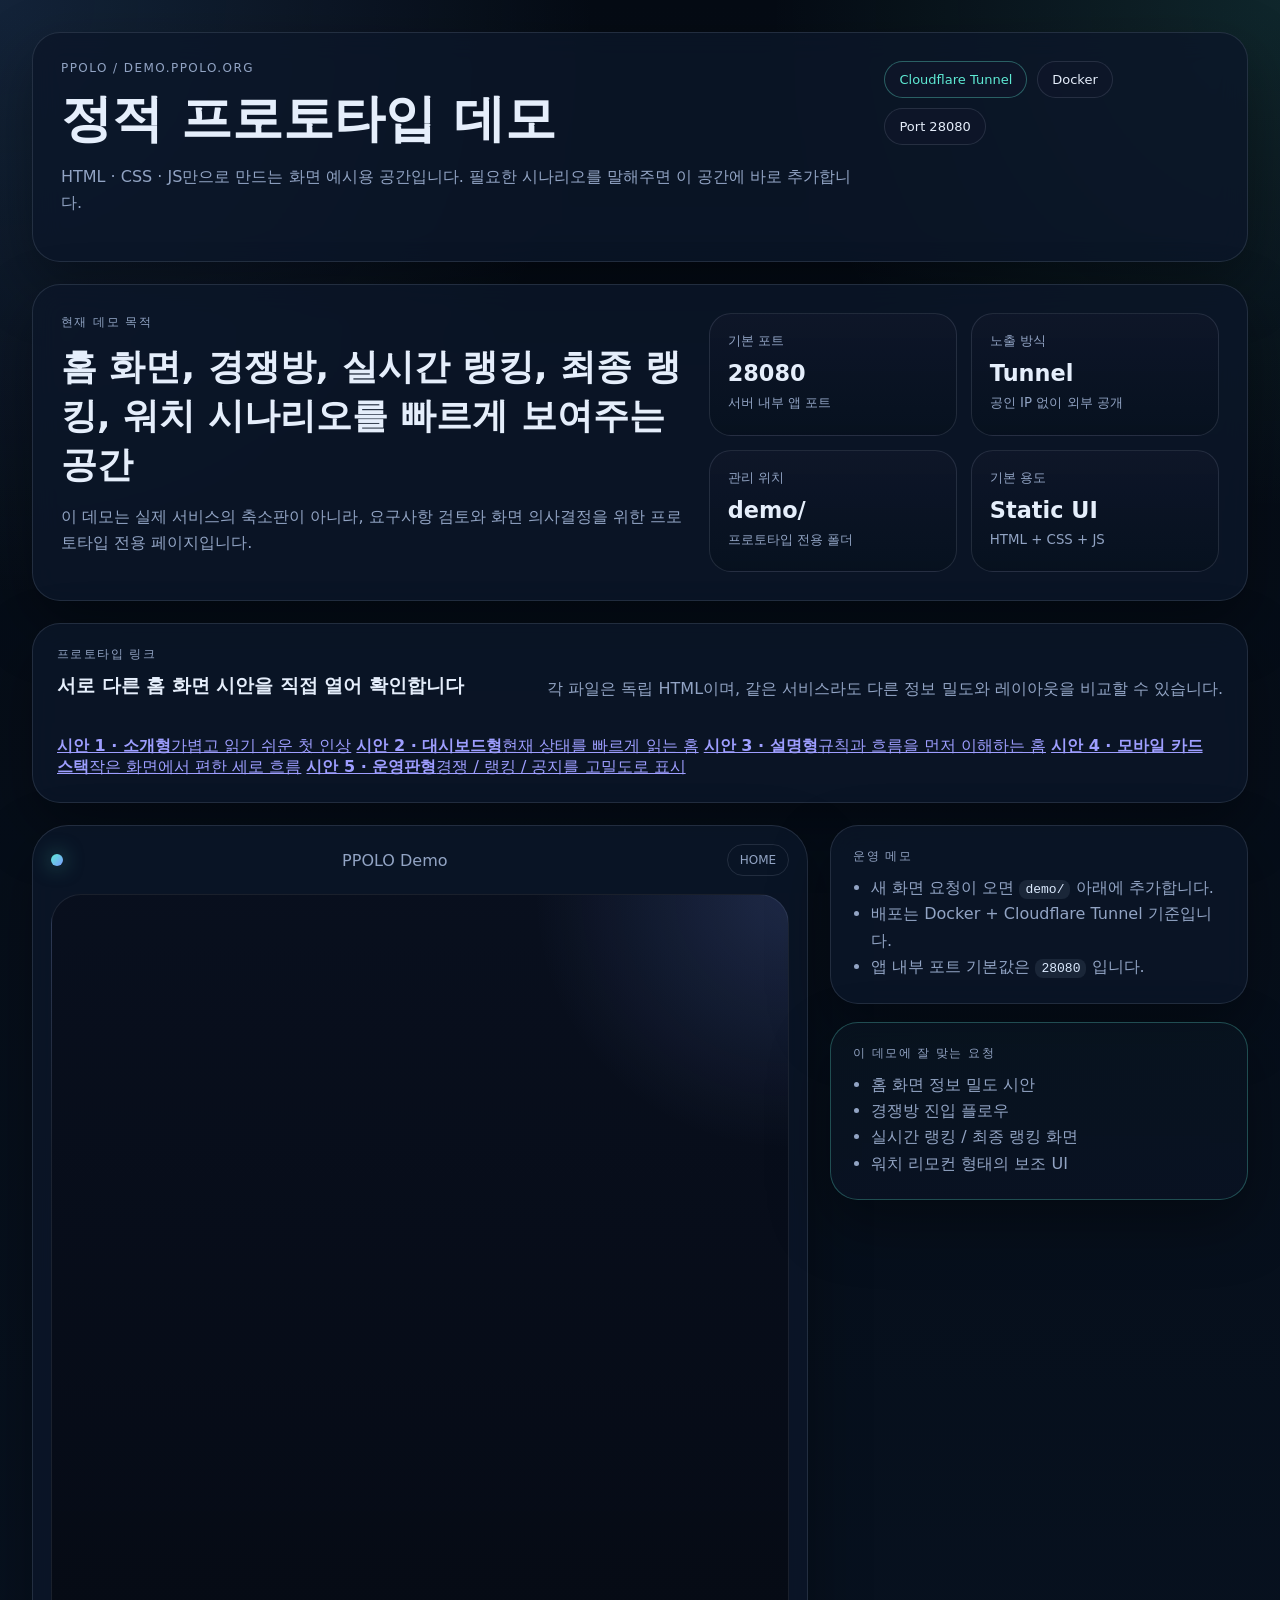
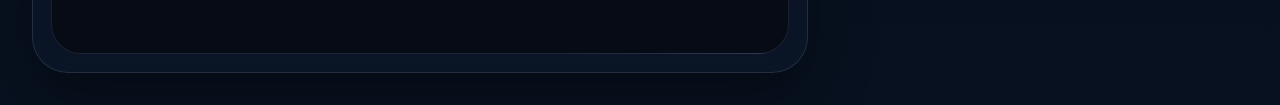
==== demo/app/site/index.html @ 5c279218 "docs: move home density rules into confirmed section" ====
<!doctype html>
<html lang="ko">
  <head>
    <meta charset="utf-8" />
    <meta name="viewport" content="width=device-width, initial-scale=1" />
    <title>PPOLO Demo</title>
    <meta
      name="description"
      content="PPOLO 화면 프로토타입을 demo.ppolo.org에서 확인하는 정적 데모입니다."
    />
    <link rel="stylesheet" href="styles.css" />
    <script defer src="app.js"></script>
  </head>
  <body>
    <div class="shell">
      <header class="topbar">
        <div>
          <p class="eyebrow">PPOLO / demo.ppolo.org</p>
          <h1>정적 프로토타입 데모</h1>
          <p class="lead">
            HTML · CSS · JS만으로 만드는 화면 예시용 공간입니다.
            필요한 시나리오를 말해주면 이 공간에 바로 추가합니다.
          </p>
        </div>
        <div class="badge-stack">
          <span class="badge accent">Cloudflare Tunnel</span>
          <span class="badge">Docker</span>
          <span class="badge">Port 28080</span>
        </div>
      </header>

      <section class="hero-card">
        <div class="hero-copy">
          <p class="section-label">현재 데모 목적</p>
          <h2>홈 화면, 경쟁방, 실시간 랭킹, 최종 랭킹, 워치 시나리오를 빠르게 보여주는 공간</h2>
          <p>
            이 데모는 실제 서비스의 축소판이 아니라, 요구사항 검토와 화면 의사결정을
            위한 프로토타입 전용 페이지입니다.
          </p>
        </div>
        <div class="hero-grid">
          <article class="metric-card">
            <span>기본 포트</span>
            <strong>28080</strong>
            <small>서버 내부 앱 포트</small>
          </article>
          <article class="metric-card">
            <span>노출 방식</span>
            <strong>Tunnel</strong>
            <small>공인 IP 없이 외부 공개</small>
          </article>
          <article class="metric-card">
            <span>관리 위치</span>
            <strong>demo/</strong>
            <small>프로토타입 전용 폴더</small>
          </article>
          <article class="metric-card">
            <span>기본 용도</span>
            <strong>Static UI</strong>
            <small>HTML + CSS + JS</small>
          </article>
        </div>
      </section>

      <section class="panel prototype-links">
        <div class="panel-head">
          <div>
            <p class="section-label">프로토타입 링크</p>
            <h3>서로 다른 홈 화면 시안을 직접 열어 확인합니다</h3>
          </div>
          <p class="panel-note">각 파일은 독립 HTML이며, 같은 서비스라도 다른 정보 밀도와 레이아웃을 비교할 수 있습니다.</p>
        </div>
        <div class="prototype-grid">
          <a class="prototype-card" href="/home-prototype-1.html"><strong>시안 1 · 소개형</strong><span>가볍고 읽기 쉬운 첫 인상</span></a>
          <a class="prototype-card" href="/home-prototype-2.html"><strong>시안 2 · 대시보드형</strong><span>현재 상태를 빠르게 읽는 홈</span></a>
          <a class="prototype-card" href="/home-prototype-3.html"><strong>시안 3 · 설명형</strong><span>규칙과 흐름을 먼저 이해하는 홈</span></a>
          <a class="prototype-card" href="/home-prototype-4.html"><strong>시안 4 · 모바일 카드 스택</strong><span>작은 화면에서 편한 세로 흐름</span></a>
          <a class="prototype-card" href="/home-prototype-5.html"><strong>시안 5 · 운영판형</strong><span>경쟁 / 랭킹 / 공지를 고밀도로 표시</span></a>
        </div>
      </section>

      <main class="workspace">
        <section class="phone-frame" aria-live="polite">
          <div class="phone-top">
            <span class="phone-dot"></span>
            <span class="phone-time">PPOLO Demo</span>
            <span class="phone-pill" id="screen-pill">HOME</span>
          </div>
          <div id="screen-view" class="screen-view"></div>
        </section>

        <aside class="side-panel">
          <section class="info-card">
            <p class="section-label">운영 메모</p>
            <ul>
              <li>새 화면 요청이 오면 <code>demo/</code> 아래에 추가합니다.</li>
              <li>배포는 Docker + Cloudflare Tunnel 기준입니다.</li>
              <li>앱 내부 포트 기본값은 <code>28080</code> 입니다.</li>
            </ul>
          </section>
          <section class="info-card highlight">
            <p class="section-label">이 데모에 잘 맞는 요청</p>
            <ul>
              <li>홈 화면 정보 밀도 시안</li>
              <li>경쟁방 진입 플로우</li>
              <li>실시간 랭킹 / 최종 랭킹 화면</li>
              <li>워치 리모컨 형태의 보조 UI</li>
            </ul>
          </section>
        </aside>
      </main>
    </div>
  </body>
</html>
---- demo/app/site/styles.css ----
:root {
  color-scheme: dark;
  --bg: #07111f;
  --bg-elevated: rgba(12, 22, 41, 0.82);
  --panel: rgba(10, 18, 34, 0.9);
  --panel-strong: #0b1530;
  --line: rgba(148, 163, 184, 0.18);
  --line-strong: rgba(96, 165, 250, 0.28);
  --text: #e5eefb;
  --muted: #92a4c4;
  --accent: #5eead4;
  --accent-2: #7c9cff;
  --warning: #fbbf24;
  --shadow: 0 24px 60px rgba(0, 0, 0, 0.35);
  --radius-xl: 28px;
  --radius-lg: 22px;
  --radius-md: 16px;
}

* {
  box-sizing: border-box;
}

html,
body {
  margin: 0;
  min-height: 100%;
  background:
    radial-gradient(circle at top left, rgba(96, 165, 250, 0.16), transparent 28%),
    radial-gradient(circle at top right, rgba(94, 234, 212, 0.12), transparent 24%),
    linear-gradient(180deg, #050b14 0%, var(--bg) 100%);
  color: var(--text);
  font-family: Inter, Pretendard, "Noto Sans KR", system-ui, -apple-system, BlinkMacSystemFont, sans-serif;
}

body {
  padding: 32px;
}

.shell {
  max-width: 1320px;
  margin: 0 auto;
}

.topbar,
.hero-card,
.panel,
.phone-frame,
.info-card {
  background: var(--bg-elevated);
  border: 1px solid var(--line);
  backdrop-filter: blur(14px);
  box-shadow: var(--shadow);
}

.topbar {
  display: flex;
  justify-content: space-between;
  gap: 24px;
  padding: 28px;
  border-radius: var(--radius-xl);
  margin-bottom: 22px;
}

.eyebrow,
.section-label {
  margin: 0 0 10px;
  letter-spacing: 0.12em;
  text-transform: uppercase;
  font-size: 12px;
  color: var(--muted);
}

h1,
h2,
h3,
p {
  margin-top: 0;
}

h1 {
  margin-bottom: 10px;
  font-size: clamp(2rem, 4vw, 3.4rem);
}

.lead,
.panel-note,
.hero-copy p,
.info-card li,
.metric-card small {
  color: var(--muted);
  line-height: 1.65;
}

.badge-stack {
  display: flex;
  gap: 10px;
  flex-wrap: wrap;
  align-content: flex-start;
}

.badge {
  display: inline-flex;
  align-items: center;
  gap: 8px;
  padding: 10px 14px;
  border-radius: 999px;
  border: 1px solid var(--line);
  background: rgba(15, 23, 42, 0.8);
  color: var(--text);
  font-size: 13px;
  white-space: nowrap;
}

.badge.accent {
  border-color: rgba(94, 234, 212, 0.35);
  color: var(--accent);
}

.hero-card {
  border-radius: var(--radius-xl);
  padding: 28px;
  display: grid;
  grid-template-columns: 1.1fr 0.9fr;
  gap: 24px;
  margin-bottom: 22px;
}

.hero-copy h2 {
  font-size: clamp(1.5rem, 2.8vw, 2.4rem);
  margin-bottom: 14px;
}

.hero-grid {
  display: grid;
  grid-template-columns: repeat(2, minmax(0, 1fr));
  gap: 14px;
}

.metric-card {
  border-radius: var(--radius-lg);
  padding: 18px;
  background: linear-gradient(180deg, rgba(15, 23, 42, 0.88), rgba(7, 17, 31, 0.95));
  border: 1px solid var(--line);
}

.metric-card span {
  display: block;
  color: var(--muted);
  margin-bottom: 10px;
  font-size: 13px;
}

.metric-card strong {
  display: block;
  font-size: 1.4rem;
  margin-bottom: 6px;
  color: var(--text);
}

.panel {
  border-radius: var(--radius-xl);
  padding: 22px 24px 24px;
  margin-bottom: 22px;
}

.panel-head {
  display: flex;
  justify-content: space-between;
  gap: 16px;
  align-items: end;
  margin-bottom: 18px;
}

.tabs {
  display: flex;
  flex-wrap: wrap;
  gap: 10px;
}

.tab {
  appearance: none;
  border: 1px solid var(--line);
  background: rgba(15, 23, 42, 0.76);
  color: var(--text);
  padding: 12px 16px;
  border-radius: 999px;
  cursor: pointer;
  transition: 180ms ease;
  font-weight: 600;
}

.tab:hover {
  transform: translateY(-1px);
  border-color: var(--line-strong);
}

.tab.active {
  border-color: rgba(94, 234, 212, 0.4);
  background: linear-gradient(135deg, rgba(94, 234, 212, 0.18), rgba(124, 156, 255, 0.16));
  color: #f8fbff;
}

.workspace {
  display: grid;
  grid-template-columns: minmax(0, 1.3fr) minmax(280px, 0.7fr);
  gap: 22px;
}

.phone-frame {
  border-radius: 36px;
  padding: 18px;
  overflow: hidden;
}

.phone-top {
  display: flex;
  align-items: center;
  justify-content: space-between;
  gap: 12px;
  margin-bottom: 18px;
  color: var(--muted);
}

.phone-dot {
  width: 12px;
  height: 12px;
  border-radius: 50%;
  background: linear-gradient(135deg, var(--accent), var(--accent-2));
  box-shadow: 0 0 20px rgba(94, 234, 212, 0.5);
}

.phone-pill {
  padding: 8px 12px;
  border-radius: 999px;
  border: 1px solid var(--line);
  font-size: 12px;
}

.screen-view {
  min-height: 760px;
  border-radius: 30px;
  border: 1px solid rgba(148, 163, 184, 0.14);
  background:
    radial-gradient(circle at top right, rgba(124, 156, 255, 0.18), transparent 24%),
    linear-gradient(180deg, rgba(9, 16, 30, 0.95), rgba(6, 11, 21, 0.98));
  padding: 26px;
}

.screen-head {
  display: flex;
  justify-content: space-between;
  gap: 20px;
  align-items: flex-start;
  margin-bottom: 22px;
}

.screen-title {
  margin: 0 0 8px;
  font-size: clamp(1.6rem, 3vw, 2.1rem);
}

.screen-subtitle {
  color: var(--muted);
  max-width: 56ch;
  line-height: 1.7;
}

.screen-cta {
  display: inline-flex;
  align-items: center;
  gap: 10px;
  padding: 12px 16px;
  border-radius: 999px;
  background: linear-gradient(135deg, rgba(94, 234, 212, 0.18), rgba(124, 156, 255, 0.2));
  border: 1px solid rgba(94, 234, 212, 0.34);
  color: var(--text);
  font-weight: 700;
}

.screen-grid {
  display: grid;
  grid-template-columns: repeat(3, minmax(0, 1fr));
  gap: 14px;
  margin-bottom: 18px;
}

.card {
  border-radius: 22px;
  padding: 18px;
  background: rgba(8, 15, 28, 0.84);
  border: 1px solid var(--line);
}

.card h4 {
  margin: 0 0 8px;
  font-size: 15px;
}

.card p,
.card li {
  margin: 0;
  color: var(--muted);
  line-height: 1.65;
}

.card ul {
  margin: 0;
  padding-left: 18px;
}

.timeline {
  display: grid;
  gap: 12px;
  margin-top: 18px;
}

.timeline-row {
  display: flex;
  justify-content: space-between;
  gap: 20px;
  padding: 14px 16px;
  border-radius: 18px;
  background: rgba(15, 23, 42, 0.72);
  border: 1px solid rgba(148, 163, 184, 0.14);
}

.timeline-row strong {
  display: block;
  margin-bottom: 4px;
}

.timeline-row span {
  color: var(--muted);
}

.side-panel {
  display: grid;
  gap: 18px;
  align-content: start;
}

.info-card {
  border-radius: var(--radius-xl);
  padding: 22px;
}

.info-card ul {
  margin: 0;
  padding-left: 18px;
  color: var(--muted);
  line-height: 1.8;
}

.info-card code {
  padding: 2px 6px;
  border-radius: 8px;
  background: rgba(148, 163, 184, 0.12);
  color: #dbeafe;
}

.info-card.highlight {
  border-color: rgba(94, 234, 212, 0.28);
  background: linear-gradient(180deg, rgba(8, 19, 31, 0.92), rgba(10, 19, 35, 0.88));
}

.final-results {
  display: grid;
  gap: 12px;
}

.result-row {
  display: grid;
  grid-template-columns: 72px 1fr 120px;
  gap: 12px;
  align-items: center;
  padding: 14px 16px;
  border-radius: 18px;
  background: rgba(15, 23, 42, 0.72);
  border: 1px solid rgba(148, 163, 184, 0.14);
}

.rank {
  color: var(--accent);
  font-weight: 800;
}

.result-row small {
  color: var(--muted);
}

.other-results {
  margin-top: 18px;
  padding: 16px;
  border-radius: 18px;
  border: 1px dashed rgba(148, 163, 184, 0.28);
  color: var(--muted);
}

.watch-grid {
  display: grid;
  grid-template-columns: repeat(2, minmax(0, 1fr));
  gap: 14px;
}

.watch-grid .card:nth-child(1) {
  grid-column: 1 / -1;
}

@media (max-width: 1100px) {
  .topbar,
  .hero-card,
  .workspace {
    grid-template-columns: 1fr;
    display: grid;
  }

  .hero-grid,
  .screen-grid,
  .watch-grid {
    grid-template-columns: 1fr 1fr;
  }

  .panel-head {
    align-items: start;
    flex-direction: column;
  }
}

@media (max-width: 720px) {
  body {
    padding: 16px;
  }

  .hero-grid,
  .screen-grid,
  .watch-grid,
  .result-row {
    grid-template-columns: 1fr;
  }

  .screen-view {
    min-height: auto;
  }
}
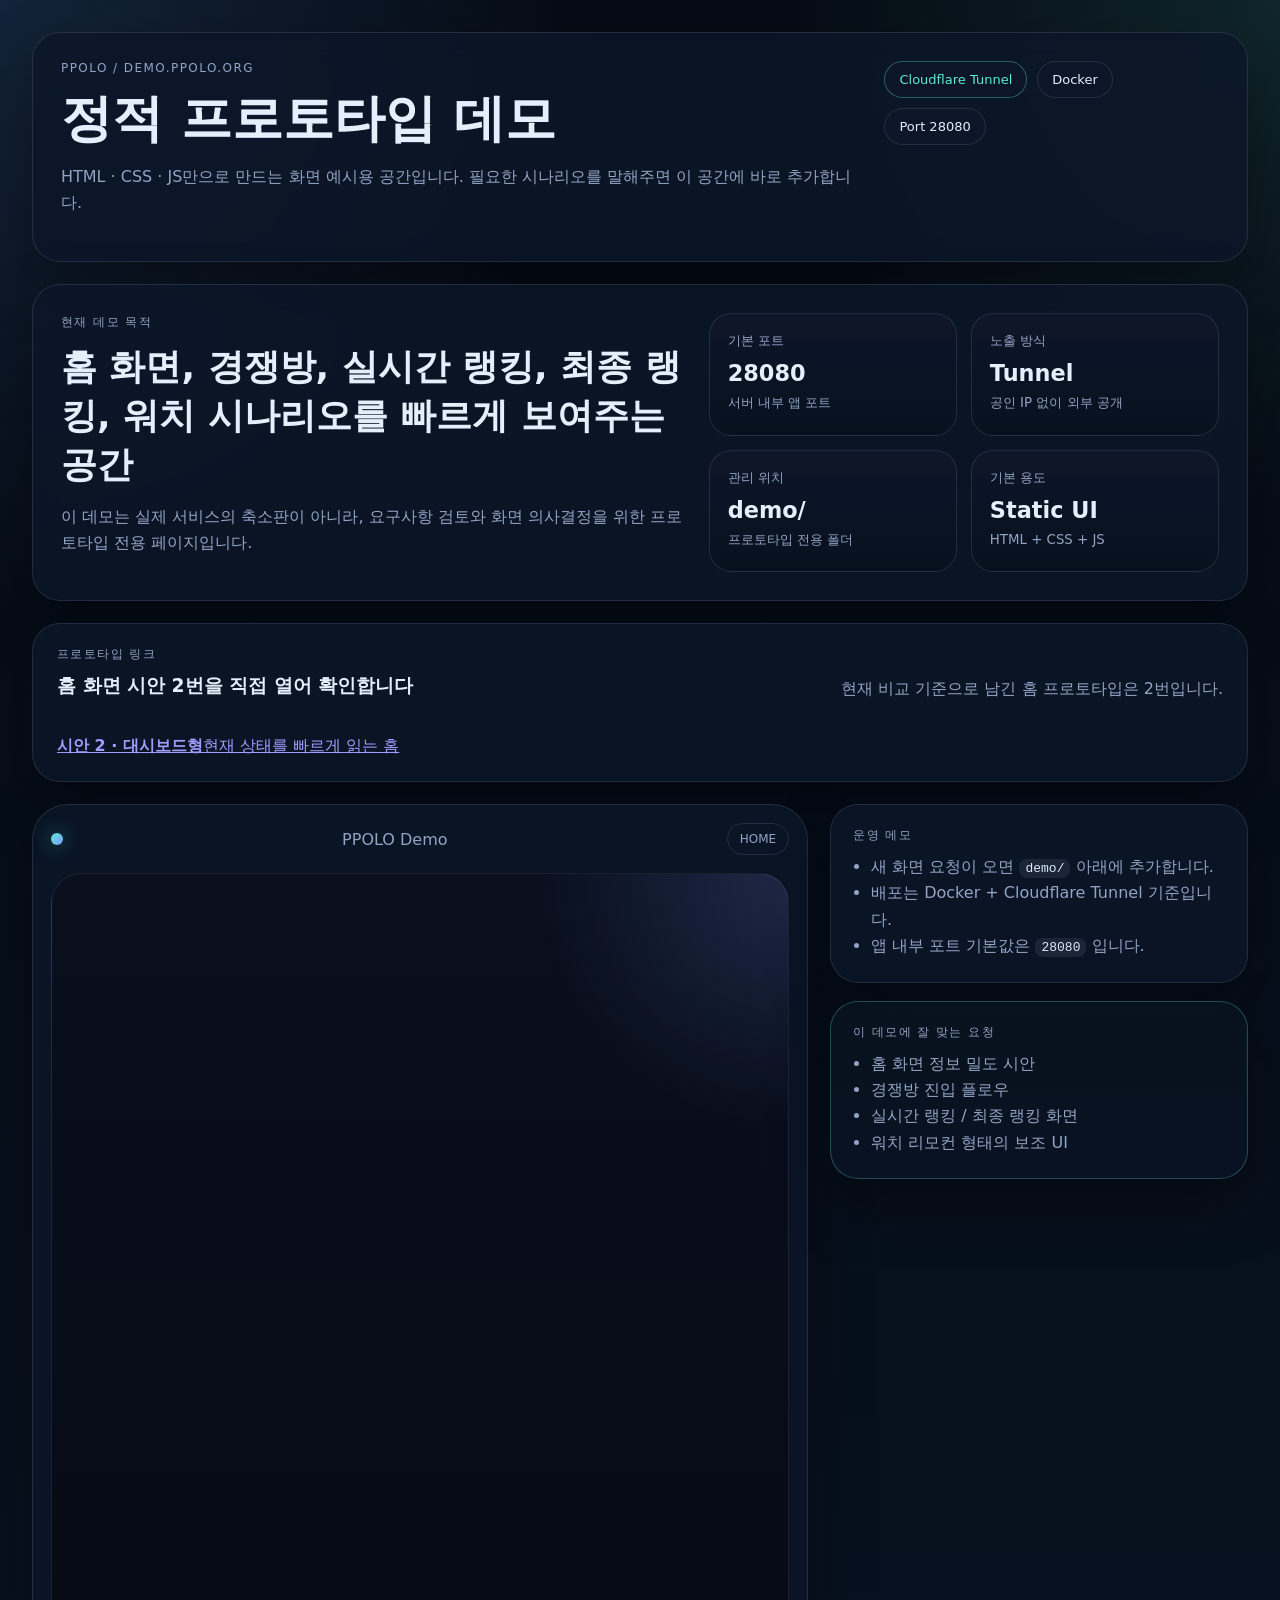
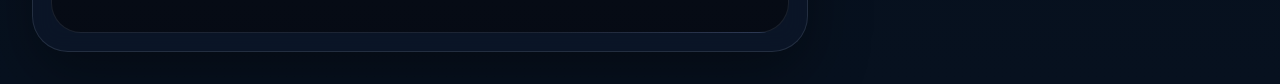
==== commit 74678cb4: "demo: keep only home prototype 2" ====
--- a/demo/app/site/index.html
+++ b/demo/app/site/index.html
@@ -66,16 +66,12 @@
         <div class="panel-head">
           <div>
             <p class="section-label">프로토타입 링크</p>
-            <h3>서로 다른 홈 화면 시안을 직접 열어 확인합니다</h3>
+            <h3>홈 화면 시안 2번을 직접 열어 확인합니다</h3>
           </div>
-          <p class="panel-note">각 파일은 독립 HTML이며, 같은 서비스라도 다른 정보 밀도와 레이아웃을 비교할 수 있습니다.</p>
+          <p class="panel-note">현재 비교 기준으로 남긴 홈 프로토타입은 2번입니다.</p>
         </div>
         <div class="prototype-grid">
-          <a class="prototype-card" href="/home-prototype-1.html"><strong>시안 1 · 소개형</strong><span>가볍고 읽기 쉬운 첫 인상</span></a>
           <a class="prototype-card" href="/home-prototype-2.html"><strong>시안 2 · 대시보드형</strong><span>현재 상태를 빠르게 읽는 홈</span></a>
-          <a class="prototype-card" href="/home-prototype-3.html"><strong>시안 3 · 설명형</strong><span>규칙과 흐름을 먼저 이해하는 홈</span></a>
-          <a class="prototype-card" href="/home-prototype-4.html"><strong>시안 4 · 모바일 카드 스택</strong><span>작은 화면에서 편한 세로 흐름</span></a>
-          <a class="prototype-card" href="/home-prototype-5.html"><strong>시안 5 · 운영판형</strong><span>경쟁 / 랭킹 / 공지를 고밀도로 표시</span></a>
         </div>
       </section>
 
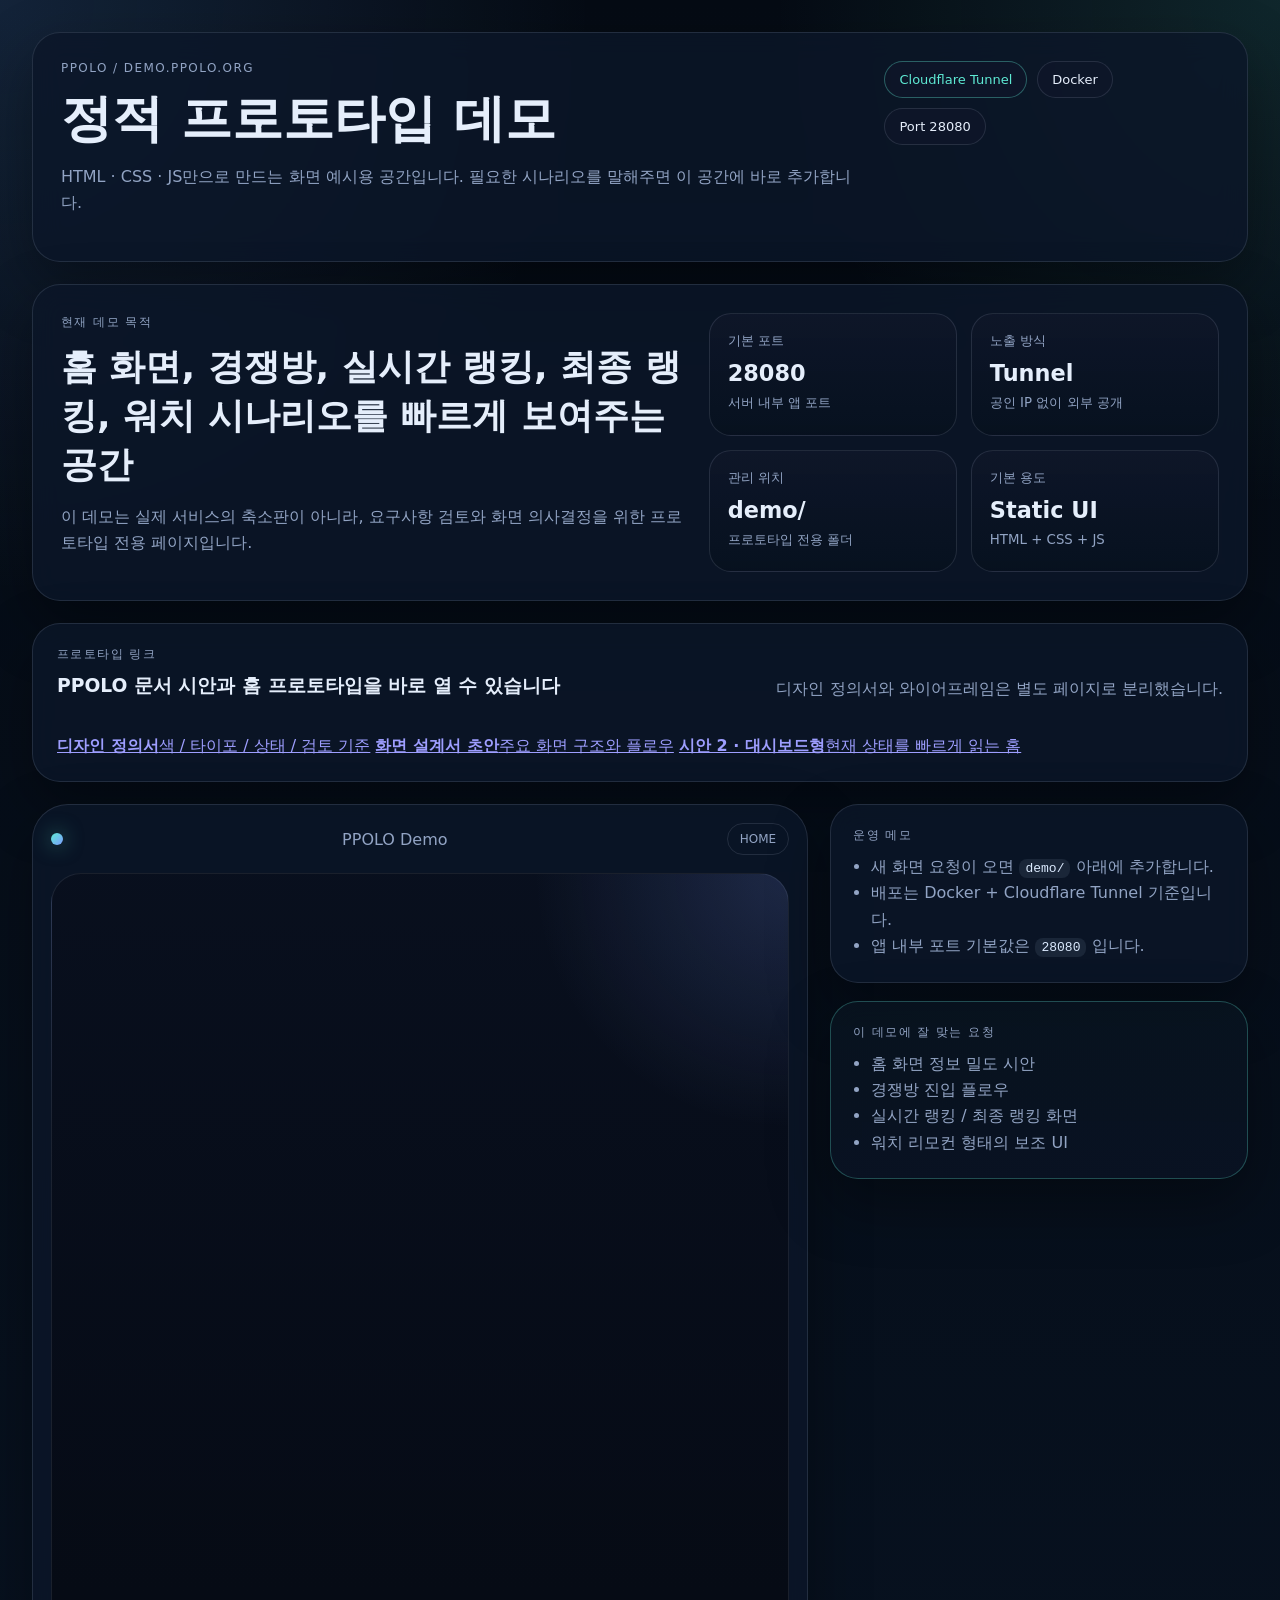
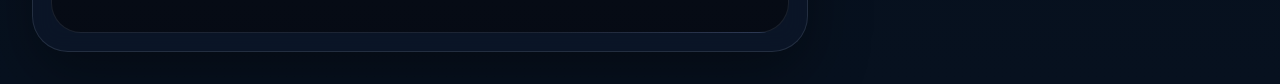
==== commit a943608b: "docs: add ppolo design and wireframe demo pages" ====
--- a/demo/app/site/index.html
+++ b/demo/app/site/index.html
@@ -66,11 +66,13 @@
         <div class="panel-head">
           <div>
             <p class="section-label">프로토타입 링크</p>
-            <h3>홈 화면 시안 2번을 직접 열어 확인합니다</h3>
+            <h3>PPOLO 문서 시안과 홈 프로토타입을 바로 열 수 있습니다</h3>
           </div>
-          <p class="panel-note">현재 비교 기준으로 남긴 홈 프로토타입은 2번입니다.</p>
+          <p class="panel-note">디자인 정의서와 와이어프레임은 별도 페이지로 분리했습니다.</p>
         </div>
         <div class="prototype-grid">
+          <a class="prototype-card" href="/design.html"><strong>디자인 정의서</strong><span>색 / 타이포 / 상태 / 검토 기준</span></a>
+          <a class="prototype-card" href="/wireframe.html"><strong>화면 설계서 초안</strong><span>주요 화면 구조와 플로우</span></a>
           <a class="prototype-card" href="/home-prototype-2.html"><strong>시안 2 · 대시보드형</strong><span>현재 상태를 빠르게 읽는 홈</span></a>
         </div>
       </section>
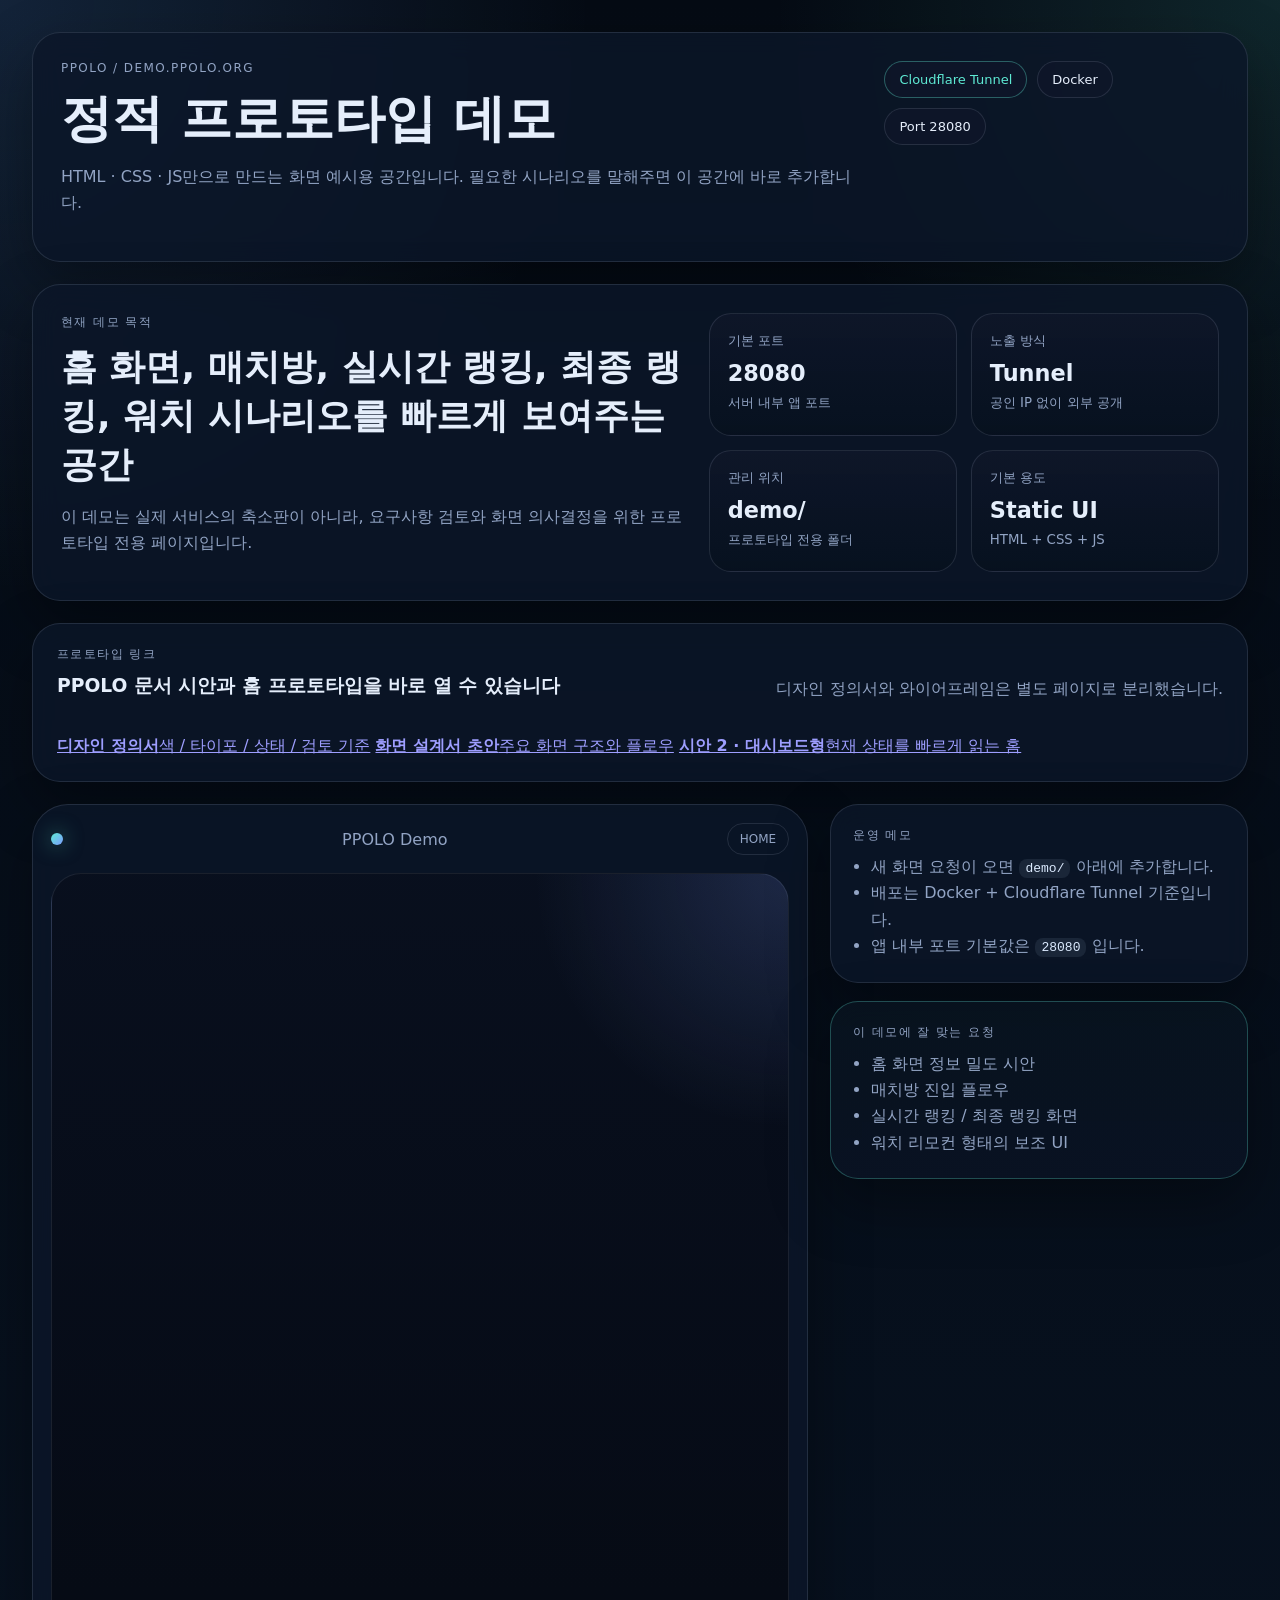
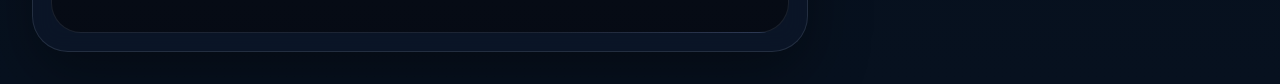
==== commit da6f443e: "docs: standardize match and 경기 terminology" ====
--- a/demo/app/site/index.html
+++ b/demo/app/site/index.html
@@ -32,7 +32,7 @@
       <section class="hero-card">
         <div class="hero-copy">
           <p class="section-label">현재 데모 목적</p>
-          <h2>홈 화면, 경쟁방, 실시간 랭킹, 최종 랭킹, 워치 시나리오를 빠르게 보여주는 공간</h2>
+          <h2>홈 화면, 매치방, 실시간 랭킹, 최종 랭킹, 워치 시나리오를 빠르게 보여주는 공간</h2>
           <p>
             이 데모는 실제 서비스의 축소판이 아니라, 요구사항 검토와 화면 의사결정을
             위한 프로토타입 전용 페이지입니다.
@@ -100,7 +100,7 @@
             <p class="section-label">이 데모에 잘 맞는 요청</p>
             <ul>
               <li>홈 화면 정보 밀도 시안</li>
-              <li>경쟁방 진입 플로우</li>
+              <li>매치방 진입 플로우</li>
               <li>실시간 랭킹 / 최종 랭킹 화면</li>
               <li>워치 리모컨 형태의 보조 UI</li>
             </ul>
